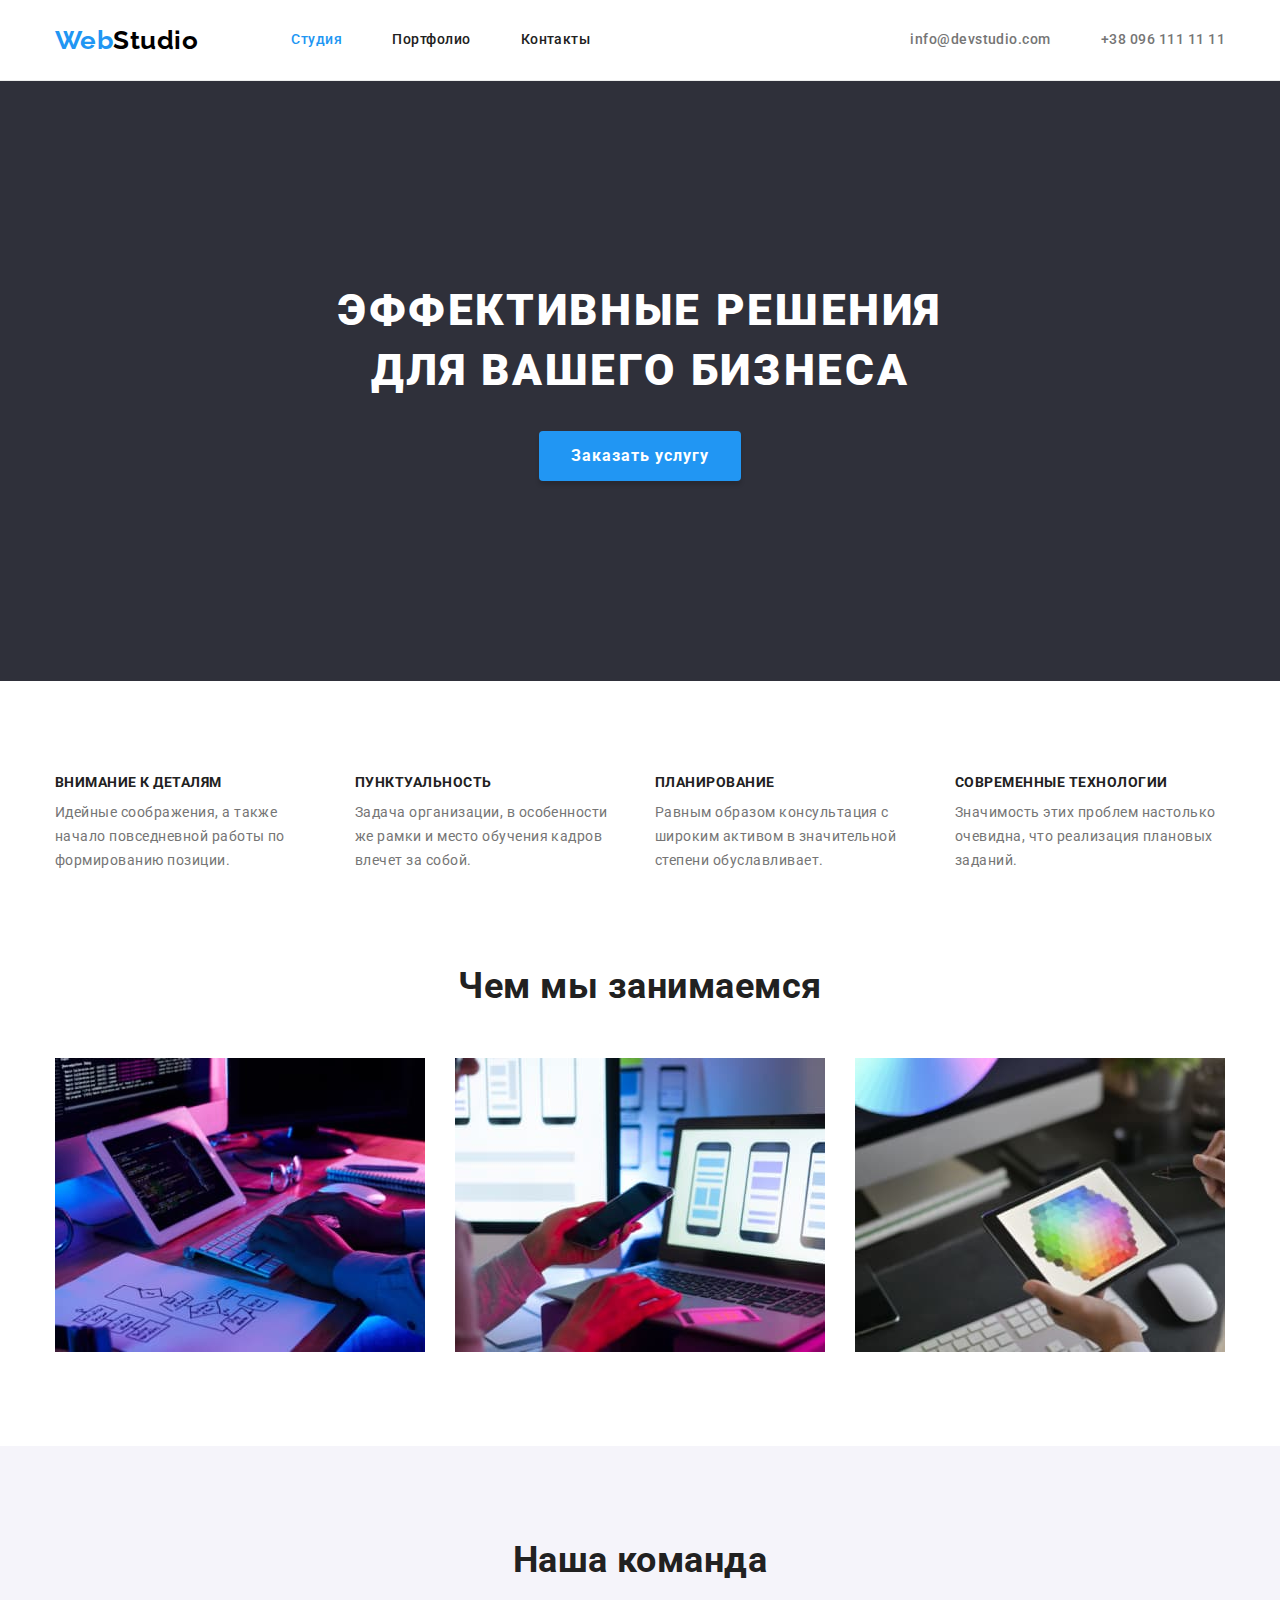
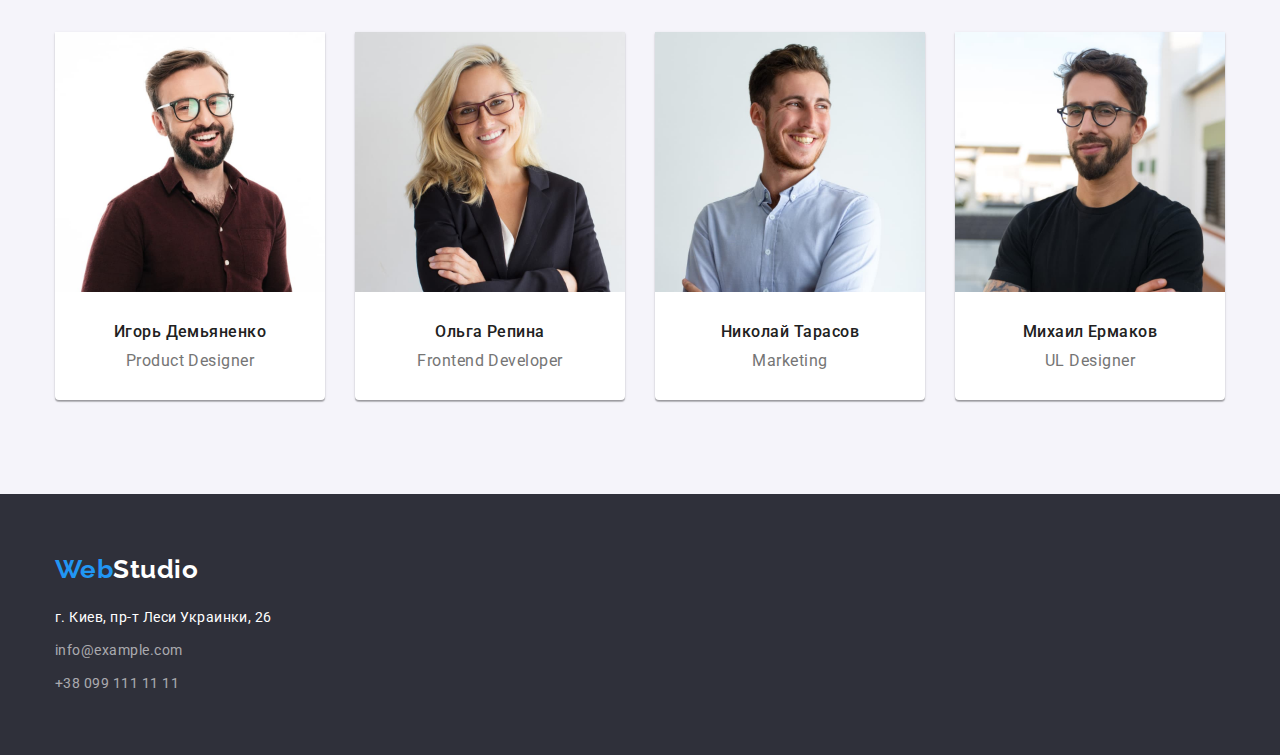
==== index.html @ b0e593db "копия дз3" ====
<!DOCTYPE html>
<html lang="en">

<head>
    <meta charset="UTF-8">
    <meta http-equiv="X-UA-Compatible" content="IE=edge">
    <meta name="viewport" content="width=device-width, initial-scale=1.0">
    <title>Document</title>
    <link rel="preconnect" href="https://fonts.googleapis.com">
    <link rel="preconnect" href="https://fonts.gstatic.com" crossorigin>
    <link
        href="https://fonts.googleapis.com/css2?family=Raleway:wght@700&family=Roboto:wght@400;500;700;900&display=swap"
        rel="stylesheet">
    <link rel="stylesheet" href="https://cdn.jsdelivr.net/npm/modern-normalize@1.1.0/modern-normalize.min.css">
    <link rel="stylesheet" href="css/style.css">
</head>

<body>


    <!--Header-->
    <header class="header">
        <div class="container">
            <nav class="header-nav">
                <a href="" class="logo-header"> Web<span class="logo-header-b">Studio</span></a>
                <ul class="header-nav list">
                    <li class="header-nav-item"><a href="./index.html" class="header-nav-link current">Студия</a></li>
                    <li class="header-nav-item"><a href="./portfolio.html" class="header-nav-link">Портфолио</a></li>
                    <li class="header-nav-item"><a href="" class="header-nav-link">Контакты</a></li>
                </ul>
            </nav>
            <ul class="header-contacts list">
                <li class="header-contacts-item"><a href="mailto:info@devstudio.com"
                        class="header-contacts-link">info@devstudio.com</a></li>
                <li class="header-contacts-item"><a href="tel:+380961111111" class="header-contacts-link">+38 096 111 11
                        11</a></li>
            </ul>
        </div>
    </header>

    <!--Main content-->

    <main class="main-content">

        <!--Hero-->
        <section class="hero section">
            <div class="container">
                <h1 class="hero-title">Эффективные решения для вашего бизнеса</h1>
                <button class="hero-button">Заказать услугу</button>
            </div>
        </section>

        <!--Preferences-->

        <section class="preferences section">
            <div class="container">
                <h2 class="name visually-hidden">Наши преимущества</h2>
                <ul class="preferences list">
                    <li class="preferences-card">
                        <h3 class="preferences-title">Внимание к деталям</h3>
                        <p class="preferences-description">Идейные соображения, а также начало повседневной работы по
                            формированию позиции.</p>
                    </li>
                    <li class="preferences-card">
                        <h3 class="preferences-title">Пунктуальность</h3>
                        <p class="preferences-description">Задача организации, в особенности же рамки и место обучения
                            кадров влечет за собой.</p>
                    </li>
                    <li class="preferences-card">
                        <h3 class="preferences-title">Планирование</h3>
                        <p class="preferences-description">Равным образом консультация с широким активом в значительной
                            степени обуславливает.</p>
                    </li>
                    <li class="preferences-card">
                        <h3 class="preferences-title">Современные технологии</h3>
                        <p class="preferences-description">Значимость этих проблем настолько очевидна, что реализация
                            плановых заданий.</p>
                    </li>
                </ul>
            </div>
        </section>

        <!--About us-->

        <section class="about-us section">
            <div class="container">
                <h2 class="about-us-title">Чем мы занимаемся</h2>
                <ul class="about-us list">
                    <li class="about-us-pic"><img src="images/box1.jpg" class="about-us-photo" alt="компьютер"
                            width="370"></li>
                    <li class="about-us-pic"><img src="images/box2.jpg" class="about-us-photo" alt="телефон"
                            width="370"></li>
                    <li class="about-us-pic"><img src="images/box3.jpg" class="about-us-photo" alt="планшет"
                            width="370"></li>
                </ul>
            </div>
        </section>


        <!--Our team-->
        <section class="team section">
            <div class="container">
                <h2 class="team-title">Наша команда</h2>
                <ul class="team list">
                    <li class="team-member">
                        <img src="images/img4.jpg" class="team-member-photo" alt="Игорь Демьяненко" width="270">
                        <div class="team-member-part">
                            <h3 class="team-member-title">Игорь Демьяненко</h3>
                            <p class="team-member-description">Product Designer</p>
                        </div>
                    </li>
                    <li class="team-member">
                        <img src="images/img1.jpg" class="team-member-photo" alt="Ольга Репина" width="270">
                        <div class="team-member-part">
                            <h3 class="team-member-title">Ольга Репина</h3>
                            <p class="team-member-description">Frontend Developer</p>
                        </div>
                    </li>
                    <li class="team-member">
                        <img src="images/img2.jpg" class="team-member-photo" alt="Николай Тарасов" width="270">
                        <div class="team-member-part">
                            <h3 class="team-member-title">Николай Тарасов</h3>
                            <p class="team-member-description">Marketing</p>
                        </div>
                    </li>
                    <li class="team-member">
                        <img src="images/img3.jpg" class="team-member-photo" alt="Михаил Ермаков" width="270">
                        <div class="team-member-part">
                            <h3 class="team-member-title">Михаил Ермаков</h3>
                            <p class="team-member-description">UL Designer</p>
                        </div>
                    </li>
                </ul>
            </div>
        </section>
        </div>
    </main>

    <!--Footer  -->
    <footer class="footer">
        <div class="container">
            <a href="" class="logo-footer"> Web<span class="logo-footer-w">Studio</span></a>
            <address class="footer-contacts">
                г. Киев, пр-т Леси Украинки, 26
                <ul class="footer-contacts list">
                    <li class="footer-contacts-item"><a href="mailto:info@example.com"
                            class="footer-contacts-link">info@example.com</a></li>
                    <li class="footer-contacts-item"><a href="tel:+380991111111" class="footer-contacts-link"> +38 099 111
                            11 11</a></li>
                </ul>
            </address>
    </footer>


</body>

</html>
---- css/style.css ----
:root {
  --primary-text-color: #757575;
  --title-text-color: #212121;
  --accent-color-primary: #2196f3;
  --accent-color-secondary: #ffffff;
  --primary-background-color: #e5e5e5;
  --secondary-background-color: #f5f4fa;
  --footer-background-color: #2f303a;
  --header-border: #ececec;
  --portfolio-border: #eeeeee;
}

body {
  font-family: "Roboto", sans-serif;
  font-style: normal;
  font-weight: 400;
  color: var(--primary-text-color);
  letter-spacing: 0.03em;
}

ul {
  padding: 0;
}

.list {
  list-style: none;
  margin: 0;
  padding: 0;
}

img {
  display: block;
  width: 100%;
  height: auto;
}

.section {
  padding: 94px 0;
}

.container {
  width: 1200px;
  padding-left: 15px;
  padding-right: 15px;
  margin-left: auto;
  margin-right: auto;
}

.visually-hidden {
  position: absolute;
  width: 1px;
  height: 1px;
  margin: -1px;
  border: 0;
  padding: 0;

  white-space: nowrap;
  clip-path: inset(100%);
  clip: rect(0 0 0 0);
  overflow: hidden;
}

/*Header*/
.header {
  font-weight: 500;
  font-size: 14px;
  line-height: 1.14;
  background-color: var(--accent-color-secondary);
  border-bottom: 1px solid var(--header-border);
}

header .container {
  display: flex;
  align-items: center;
  justify-content: space-between;
}

.logo-header {
  color: var(--accent-color-primary);
  font-family: "Raleway", sans-serif;
  font-style: normal;
  font-weight: 700;
  font-size: 26px;
  line-height: 1.19;
  text-decoration: none;
  margin-right: 93px;
}

.logo-header-b {
  color: #000000;
}

.header-nav {
  display: flex;
  align-items: center;
}

.header-nav-link {
  display: block;
  color: var(--title-text-color);
  text-decoration: none;
  padding: 32px 0;
}

.header-nav-item:not(:last-child) {
  margin-right: 50px;
}

.header-nav-link:hover,
.header-nav-link:focus {
  color: var(--accent-color-primary);
}

.current {
  color: var(--accent-color-primary);
  text-decoration: none;
}

.header-contacts {
  display: flex;
  align-items: center;
}

.header-contacts-link {
  color: var(--primary-text-color);
  text-decoration: none;
}

.header-contacts-item:not(:last-child) {
  margin-right: 50px;
}

.header-contacts-link:hover,
.header-contacts-link:focus {
  color: var(--accent-color-primary);
}

/*Main contect*/

/*Hero*/

.hero {
  background-color: var(--footer-background-color);
  text-align: center;
  padding: 200px 0;
}

.hero-title {
  color: var(--accent-color-secondary);
  font-weight: 900;
  font-size: 44px;
  line-height: 1.36;
  letter-spacing: 0.06em;
  text-transform: uppercase;
  margin: 0 auto 30px auto;
  max-width: 696px;
}

.hero-button {
  background-color: var(--accent-color-primary);
  color: var(--accent-color-secondary);
  font-weight: 700;
  font-size: 16px;
  line-height: 1.88;
  letter-spacing: 0.06em;
  padding: 10px 32px;
  border: none;
  box-shadow: 0px 4px 4px rgba(0, 0, 0, 0.15);
  border-radius: 4px;
}

.hero-button:hover,
.hero-button:focus {
  background-color: #188ce8;
}

/*Preferences*/

.preferences {
  padding-bottom: 0;
}

.preferences .list {
  display: flex;
}

.preferences-card {
  width: 270px;
}
.preferences-card:not(:last-child) {
  margin-right: 30px;
}

.preferences-title {
  color: var(--title-text-color);
  font-weight: 700;
  font-size: 14px;
  line-height: 1.14;
  text-transform: uppercase;
  margin-top: 0;
  margin-bottom: 10px;
}

.preferences-description {
  font-size: 14px;
  line-height: 1.71;
  margin: 0;
}

/*About us*/

.about-us-title {
  color: var(--title-text-color);
  font-weight: 700;
  font-size: 36px;
  line-height: 1.16;
  text-align: center;
  margin-top: 0;
  margin-bottom: 50px;
}

.about-us .list {
  display: flex;
}

.about-us-pic {
  display: block;
  width: 370px;
}

.about-us-pic:not(:last-child) {
  margin-right: 30px;
}

/*Our team*/

.team {
  background-color: var(--secondary-background-color);
}

.team-title {
  color: var(--title-text-color);
  font-weight: 700;
  font-size: 36px;
  line-height: 1.16;
  text-align: center;
  margin-top: 0;
  margin-bottom: 50px;
}

.team .list {
  display: flex;
}

.team-member {
  width: 270px;
  background-color: var(--accent-color-secondary);
  box-shadow: 0px 1px 3px rgba(0, 0, 0, 0.12), 0px 1px 1px rgba(0, 0, 0, 0.14),
    0px 2px 1px rgba(0, 0, 0, 0.2);
  border-radius: 0px 0px 4px 4px;
}

.team-member:not(:last-child) {
  margin-right: 30px;
}

.team-member-part {
  padding: 30px;
}

.team-member-title {
  color: var(--title-text-color);
  font-weight: 500;
  font-size: 16px;
  line-height: 1.19;
  text-align: center;
  margin-top: 0;
  margin-bottom: 10px;
}

.team-member-description {
  font-size: 16px;
  line-height: 1.19;
  text-align: center;
  margin-top: 0;
  margin-bottom: 0;
}

/*Footer*/

.footer {
  background-color: var(--footer-background-color);
  font-weight: 400;
  font-size: 14px;
  line-height: 1.72;
  padding: 60px 0;
}

.logo-footer {
  color: var(--accent-color-primary);
  font-family: "Raleway", sans-serif;
  font-style: normal;
  font-weight: 700;
  font-size: 26px;
  line-height: 1.19;
  text-decoration: none;
  display: inline-block;
  margin-bottom: 20px;
}

.logo-footer-w {
  color: var(--accent-color-secondary);
}

address {
  font-family: inherit;
  color: var(--accent-color-secondary);
  font-style: normal;
}

.footer-contacts .list {
  margin-top: 9px;
}

.footer-contacts-item:not(:last-child) {
  display: inline-block;
  margin-bottom: 9px;
}

.footer-contacts-link {
  color: rgba(255, 255, 255, 0.6);
  text-decoration: none;
}

.footer-contacts-link:hover,
.footer-contacts-link:focus {
  color: var(--accent-color-secondary);
}

/*Potrfolio page content*/

/*Portfolio buttons*/

.portfolio-button {
  display: flex;
  justify-content: center;
  margin-bottom: 50px;
}

.portfolio-button-item:not(:last-child) {
  margin-right: 8px;
}

.portfolio-button-primary {
  font-family: inherit;
  color: var(--accent-color-secondary);
  background-color: var(--accent-color-primary);
  font-weight: 500;
  font-size: 16px;
  line-height: 1.62;
  padding: 6px 22px;
  border: none;
  border-radius: 4px;
}

.portfolio-button-secondary {
  font-family: inherit;
  color: var(--title-text-color);
  background-color: var(--secondary-background-color);
  font-weight: 500;
  font-size: 16px;
  line-height: 1.62;
  padding: 6px 22px;
  border: none;
  border-radius: 4px;
}

.portfolio-button-secondary:hover,
.portfolio-button-secondary:focus {
  color: var(--accent-color-secondary);
  background-color: var(--accent-color-primary);
}

/*Portfolio cards*/

.portfolio-card {
  display: flex;
  flex-wrap: wrap;
  margin: -15px;
}

.portfolio-card-item {
  width: 370px;
  margin: 15px;
}

.portfolio-card-bottom {
  padding: 20px 24px;
  border-bottom: 1px solid var(--portfolio-border);
  border-right: 1px solid var(--portfolio-border);
  border-left: 1px solid var(--portfolio-border);
}

.portfolio-card-link {
  text-decoration: none;
}

.portfolio-card-title {
  color: var(--title-text-color);
  font-weight: 700;
  font-size: 18px;
  line-height: 2;
  letter-spacing: 0.06em;
  margin-top: 0;
  margin-bottom: 4px;
}

.portfolio-card-description {
  color: var(--primary-text-color);
  font-size: 16px;
  line-height: 1.88;
  margin-top: 0;
  margin-bottom: 0;
}
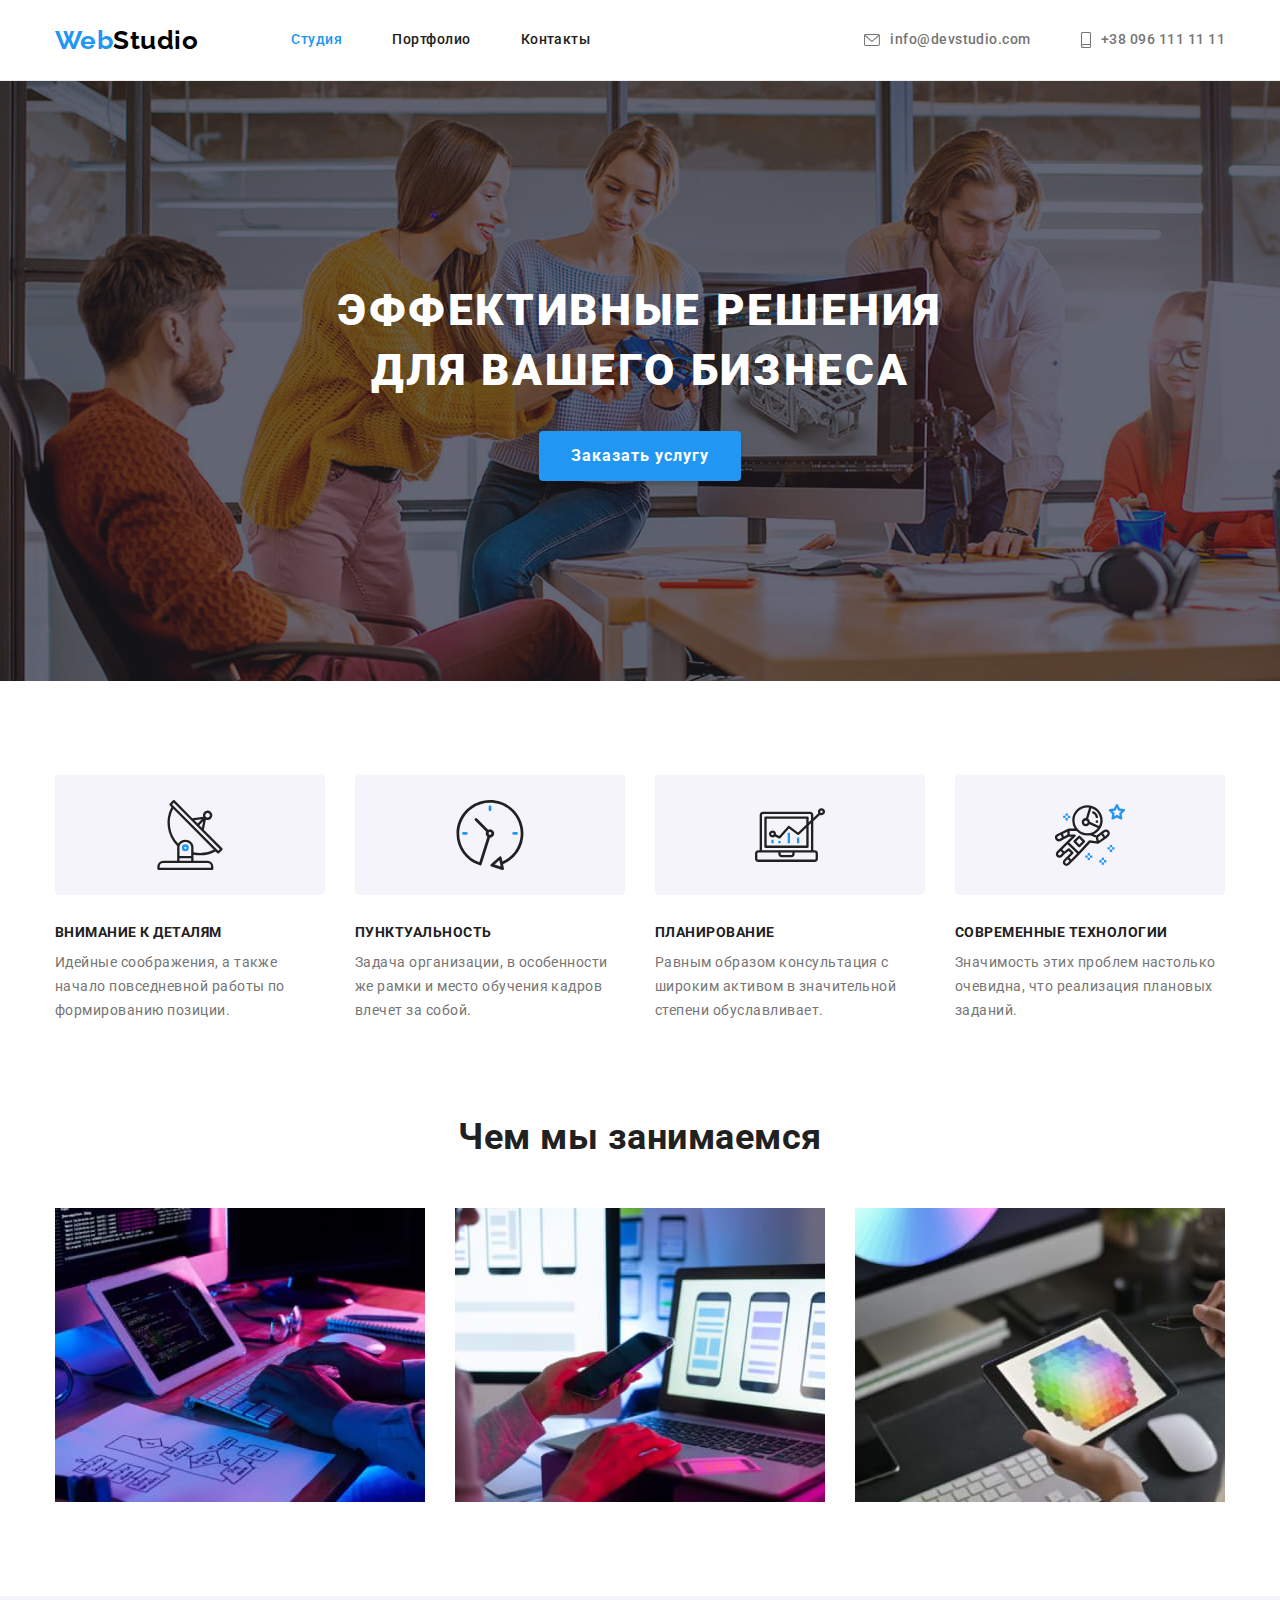
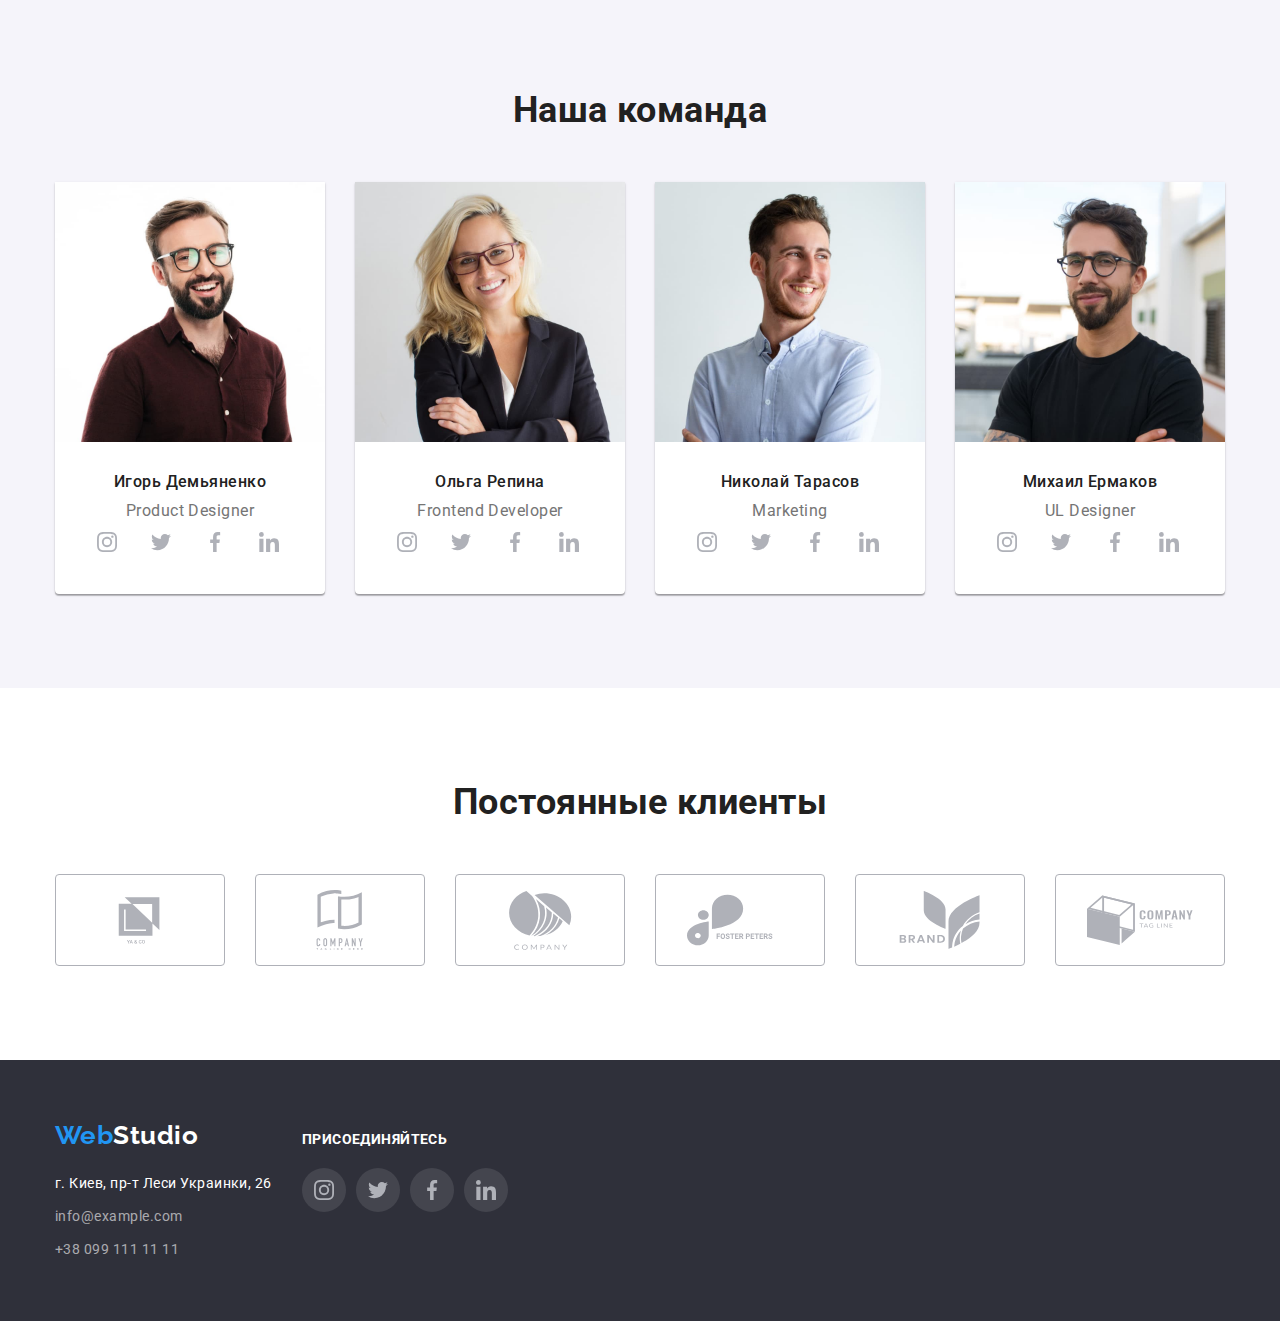
==== commit 14f81c1a: "добавила иконки и тени" ====
--- a/index.html
+++ b/index.html
@@ -31,8 +31,16 @@
             </nav>
             <ul class="header-contacts list">
                 <li class="header-contacts-item"><a href="mailto:info@devstudio.com"
-                        class="header-contacts-link">info@devstudio.com</a></li>
-                <li class="header-contacts-item"><a href="tel:+380961111111" class="header-contacts-link">+38 096 111 11
+                        class="header-contacts-link">
+                        <svg class="header-contacts-icon" width="16" height="12">
+                            <use href="./images/symbol-defs.svg#icon-envelope"></use>
+                        </svg>
+                        info@devstudio.com</a></li>
+                <li class="header-contacts-item"><a href="tel:+380961111111" class="header-contacts-link">
+                    <svg class="header-contacts-icon" width="10" height="16">
+                        <use href="./images/symbol-defs.svg#icon-smartphone"></use>
+                    </svg>
+                    +38 096 111 11
                         11</a></li>
             </ul>
         </div>
@@ -57,21 +65,41 @@
                 <h2 class="name visually-hidden">Наши преимущества</h2>
                 <ul class="preferences list">
                     <li class="preferences-card">
+                        <div class="preferences-icon">
+                        <svg width="70" hegiht="70">
+                            <use href="./images/symbol-defs.svg#icon-antenna"></use>
+                        </svg>
+                        </div>
                         <h3 class="preferences-title">Внимание к деталям</h3>
                         <p class="preferences-description">Идейные соображения, а также начало повседневной работы по
                             формированию позиции.</p>
                     </li>
                     <li class="preferences-card">
+                        <div class="preferences-icon">
+                        <svg width="70" hegiht="70">
+                            <use href="./images/symbol-defs.svg#icon-clock"></use>
+                        </svg>
+                        </div>
                         <h3 class="preferences-title">Пунктуальность</h3>
                         <p class="preferences-description">Задача организации, в особенности же рамки и место обучения
                             кадров влечет за собой.</p>
                     </li>
                     <li class="preferences-card">
+                        <div class="preferences-icon">
+                        <svg width="70" hegiht="70">
+                            <use href="./images/symbol-defs.svg#icon-diagram"></use>
+                        </svg>
+                        </div>
                         <h3 class="preferences-title">Планирование</h3>
                         <p class="preferences-description">Равным образом консультация с широким активом в значительной
                             степени обуславливает.</p>
                     </li>
                     <li class="preferences-card">
+                        <div class="preferences-icon">
+                        <svg width="70" hegiht="70">
+                            <use href="./images/symbol-defs.svg#icon-astronaut"></use>
+                        </svg>
+                        </div>
                         <h3 class="preferences-title">Современные технологии</h3>
                         <p class="preferences-description">Значимость этих проблем настолько очевидна, что реализация
                             плановых заданий.</p>
@@ -107,6 +135,31 @@
                         <div class="team-member-part">
                             <h3 class="team-member-title">Игорь Демьяненко</h3>
                             <p class="team-member-description">Product Designer</p>
+                            <ul class="team-contacts list">
+                                <li class="team-contacts-links"><a href="" class="team-contacts-link">
+                                    <svg class="team-contacts-icon" width="20" height="20">
+                                        <use href="./images/symbol-defs.svg#icon-instagram"></use>
+                                    </svg>
+                                    </a></li>
+                                <li class="team-contacts-links"><a href="" class="team-contacts-link">
+                                        <svg class="team-contacts-icon" width="20" height="20">
+                                            <use href="./images/symbol-defs.svg#icon-twitter"></use>
+                                        </svg>
+                                        </a>
+                                </li>
+                                <li class="team-contacts-links"><a href="" class="team-contacts-link">
+                                        <svg class="team-contacts-icon" width="20" height="20">
+                                            <use href="./images/symbol-defs.svg#icon-facebook"></use>
+                                        </svg>
+                                    </a>
+                                </li>
+                                <li class="team-contacts-links"><a href="" class="team-contacts-link">
+                                        <svg class="team-contacts-icon" width="20" height="20">
+                                            <use href="./images/symbol-defs.svg#icon-linkedin"></use>
+                                        </svg>
+                                     </a>
+                                </li>
+                            </ul>
                         </div>
                     </li>
                     <li class="team-member">
@@ -114,6 +167,31 @@
                         <div class="team-member-part">
                             <h3 class="team-member-title">Ольга Репина</h3>
                             <p class="team-member-description">Frontend Developer</p>
+                            <ul class="team-contacts list">
+                                <li class="team-contacts-links"><a href="" class="team-contacts-link">
+                                        <svg class="team-contacts-icon" width="20" height="20">
+                                            <use href="./images/symbol-defs.svg#icon-instagram"></use>
+                                        </svg>
+                                    </a></li>
+                                <li class="team-contacts-links"><a href="" class="team-contacts-link">
+                                        <svg class="team-contacts-icon" width="20" height="20">
+                                            <use href="./images/symbol-defs.svg#icon-twitter"></use>
+                                        </svg>
+                                    </a>
+                                </li>
+                                <li class="team-contacts-links"><a href="" class="team-contacts-link">
+                                        <svg class="team-contacts-icon" width="20" height="20">
+                                            <use href="./images/symbol-defs.svg#icon-facebook"></use>
+                                        </svg>
+                                    </a>
+                                </li>
+                                <li class="team-contacts-links"><a href="" class="team-contacts-link">
+                                        <svg class="team-contacts-icon" width="20" height="20">
+                                            <use href="./images/symbol-defs.svg#icon-linkedin"></use>
+                                        </svg>
+                                    </a>
+                                </li>
+                            </ul>
                         </div>
                     </li>
                     <li class="team-member">
@@ -121,24 +199,118 @@
                         <div class="team-member-part">
                             <h3 class="team-member-title">Николай Тарасов</h3>
                             <p class="team-member-description">Marketing</p>
-                        </div>
+                            <ul class="team-contacts list">
+                                <li class="team-contacts-links"><a href="" class="team-contacts-link">
+                                        <svg class="team-contacts-icon" width="20" height="20">
+                                            <use href="./images/symbol-defs.svg#icon-instagram"></use>
+                                        </svg>
+                                    </a></li>
+                                <li class="team-contacts-links"><a href="" class="team-contacts-link">
+                                        <svg class="team-contacts-icon" width="20" height="20">
+                                            <use href="./images/symbol-defs.svg#icon-twitter"></use>
+                                        </svg>
+                                    </a>
+                                </li>
+                                <li class="team-contacts-links"><a href="" class="team-contacts-link">
+                                        <svg class="team-contacts-icon" width="20" height="20">
+                                            <use href="./images/symbol-defs.svg#icon-facebook"></use>
+                                        </svg>
+                                    </a>
+                                </li>
+                                <li class="team-contacts-links"><a href="" class="team-contacts-link">
+                                        <svg class="team-contacts-icon" width="20" height="20">
+                                            <use href="./images/symbol-defs.svg#icon-linkedin"></use>
+                                        </svg>
+                                    </a>
+                                </li>
+                            </ul>
                     </li>
                     <li class="team-member">
                         <img src="images/img3.jpg" class="team-member-photo" alt="Михаил Ермаков" width="270">
                         <div class="team-member-part">
                             <h3 class="team-member-title">Михаил Ермаков</h3>
                             <p class="team-member-description">UL Designer</p>
-                        </div>
-                    </li>
-                </ul>
+                            <ul class="team-contacts list">
+                                <li class="team-contacts-links"><a href="" class="team-contacts-link">
+                                        <svg class="team-contacts-icon" width="20" height="20">
+                                            <use href="./images/symbol-defs.svg#icon-instagram"></use>
+                                        </svg>
+                                    </a></li>
+                                <li class="team-contacts-links"><a href="" class="team-contacts-link">
+                                        <svg class="team-contacts-icon" width="20" height="20">
+                                            <use href="./images/symbol-defs.svg#icon-twitter"></use>
+                                        </svg>
+                                    </a>
+                                </li>
+                                <li class="team-contacts-links"><a href="" class="team-contacts-link">
+                                        <svg class="team-contacts-icon" width="20" height="20">
+                                            <use href="./images/symbol-defs.svg#icon-facebook"></use>
+                                        </svg>
+                                    </a>
+                                </li>
+                                <li class="team-contacts-links"><a href="" class="team-contacts-link">
+                                        <svg class="team-contacts-icon" width="20" height="20">
+                                            <use href="./images/symbol-defs.svg#icon-linkedin"></use>
+                                        </svg>
+                                    </a>
+                                </li>
+                            </ul>
             </div>
         </section>
         </div>
     </main>
 
+    <!--Our clients-->
+
+    <section class="clients section">
+        <div class="container">
+            <h2 class="clients-title">Постоянные клиенты</h2>
+            <ul class="clients list">
+                <li class="clients-item"><a href="" class="clients-link">
+                        <svg class="clients-icon" width="106" height="60">
+                            <use href="./images/symbol-defs.svg#icon-logo1"></use>
+                        </svg>
+                    </a>
+                </li>
+                <li class="clients-item"><a href="" class="clients-link">
+                        <svg class="clients-icon" width="106" height="60">
+                            <use href="./images/symbol-defs.svg#icon-logo2"></use>
+                        </svg>
+                    </a>
+                </li>
+                <li class="clients-item"><a href="" class="clients-link">
+                        <svg class="clients-icon" width="106" height="60">
+                            <use href="./images/symbol-defs.svg#icon-logo3"></use>
+                        </svg>
+                    </a>
+                </li>
+                <li class="clients-item"><a href="" class="clients-link">
+                        <svg class="clients-icon" width="106" height="60">
+                            <use href="./images/symbol-defs.svg#icon-logo4"></use>
+                        </svg>
+                    </a>
+                </li>
+                <li class="clients-item"><a href="" class="clients-link">
+                        <svg class="clients-icon" width="106" height="60">
+                            <use href="./images/symbol-defs.svg#icon-logo5"></use>
+                        </svg>
+                    </a>
+                </li>
+                <li class="clients-item"><a href="" class="clients-link">
+                        <svg class="clients-icon" width="106" height="60">
+                            <use href="./images/symbol-defs.svg#icon-logo6"></use>
+                        </svg>
+                    </a>
+                </li>
+                
+            </ul>
+        </div>
+    </section>
+
     <!--Footer  -->
     <footer class="footer">
         <div class="container">
+            <div class="footer-section-address">
             <a href="" class="logo-footer"> Web<span class="logo-footer-w">Studio</span></a>
             <address class="footer-contacts">
                 г. Киев, пр-т Леси Украинки, 26
@@ -149,6 +321,35 @@
                             11 11</a></li>
                 </ul>
             </address>
+            </div>
+            <div class="footer-section-links">
+            <H2 class="footer-socialnetw-header">Присоединяйтесь</H2>
+            <ul class="footer-socialnetw list">
+                <li class="footer-links"><a href="" class="footer-link">
+                        <svg class="footer-icon" width="20" height="20">
+                            <use href="./images/symbol-defs.svg#icon-instagram"></use>
+                        </svg>
+                    </a></li>
+                <li class="footer-links"><a href="" class="footer-link">
+                        <svg class="footer-icon" width="20" height="20">
+                            <use href="./images/symbol-defs.svg#icon-twitter"></use>
+                        </svg>
+                    </a>
+                </li>
+                <li class="footer-links"><a href="" class="footer-link">
+                        <svg class="footer-icon" width="20" height="20">
+                            <use href="./images/symbol-defs.svg#icon-facebook"></use>
+                        </svg>
+                    </a>
+                </li>
+                <li class="footer-links"><a href="" class="footer-link">
+                        <svg class="footer-icon" width="20" height="20">
+                            <use href="./images/symbol-defs.svg#icon-linkedin"></use>
+                        </svg>
+                    </a>
+                </li>
+            </ul>
+            </div>
     </footer>
 
 
--- a/css/style.css
+++ b/css/style.css
@@ -8,6 +8,7 @@
   --footer-background-color: #2f303a;
   --header-border: #ececec;
   --portfolio-border: #eeeeee;
+  --network-color: #afb1b8;
 }
 
 body {
@@ -122,8 +123,20 @@
 }
 
 .header-contacts-link {
+  display: flex;
+  align-items: center;
   color: var(--primary-text-color);
   text-decoration: none;
+}
+
+.header-contacts-icon {
+  fill: currentColor;
+  margin-right: 10px;
+}
+
+.header-contacts-icon:hover,
+.header-contacts-icon:focus {
+  fill: var(--accent-color-primary);
 }
 
 .header-contacts-item:not(:last-child) {
@@ -140,7 +153,15 @@
 /*Hero*/
 
 .hero {
+  max-width: 1600px;
+  height: 600px;
   background-color: var(--footer-background-color);
+  background-image: linear-gradient(
+      to right,
+      rgba(47, 48, 58, 0.4),
+      rgba(47, 48, 58, 0.4)
+    ),
+    url(../images/bckgr.jpg);
   text-align: center;
   padding: 200px 0;
 }
@@ -191,6 +212,17 @@
   margin-right: 30px;
 }
 
+.preferences-icon {
+  display: flex;
+  width: 270px;
+  height: 120px;
+  justify-content: center;
+  align-items: center;
+  border-radius: 4px;
+  background-color: var(--secondary-background-color);
+  margin-bottom: 30px;
+}
+
 .preferences-title {
   color: var(--title-text-color);
   font-weight: 700;
@@ -286,6 +318,79 @@
   margin-bottom: 0;
 }
 
+.team-contacts-link {
+  display: flex;
+  width: 44px;
+  height: 44px;
+  justify-content: center;
+  align-items: center;
+  border-radius: 50%;
+}
+
+.team-contacts-link:hover,
+.team-contacts-link:focus {
+  background-color: var(--accent-color-primary);
+}
+
+.team-contacts-links:not(:last-child) {
+  margin-right: 10px;
+}
+
+.team-contacts-icon {
+  fill: var(--network-color);
+}
+
+.team-contacts-icon:hover,
+.team-contacts-icon:focus {
+  fill: var(--accent-color-secondary);
+}
+
+/*Our clients*/
+
+.clients-title {
+  color: var(--title-text-color);
+  font-weight: 700;
+  font-size: 36px;
+  line-height: 1.16;
+  text-align: center;
+  margin-top: 0;
+  margin-bottom: 50px;
+}
+
+.clients .list {
+  display: flex;
+  justify-content: center;
+  align-items: center;
+}
+
+.clients-item:not(:last-child) {
+  margin-right: 30px;
+}
+
+.clients-link {
+  display: flex;
+  width: 170px;
+  height: 92px;
+  justify-content: center;
+  align-items: center;
+  border: 1px solid var(--network-color);
+  border-radius: 4px;
+}
+
+.clients-link:hover,
+.clients-link:focus {
+  border-color: var(--accent-color-primary);
+}
+
+.clients-icon {
+  fill: var(--network-color);
+}
+
+.clients-icon:hover,
+.clients-icon:focus {
+  fill: var(--accent-color-primary);
+}
+
 /*Footer*/
 
 .footer {
@@ -296,6 +401,16 @@
   padding: 60px 0;
 }
 
+.footer .container {
+  display: flex;
+  justify-content: flex-start;
+  align-items: baseline;
+}
+
+.footer-section-address {
+  margin-right: 30px;
+}
+
 .logo-footer {
   color: var(--accent-color-primary);
   font-family: "Raleway", sans-serif;
@@ -335,6 +450,51 @@
 .footer-contacts-link:hover,
 .footer-contacts-link:focus {
   color: var(--accent-color-secondary);
+}
+
+.footer-socialnetw-header {
+  font-weight: 700;
+  font-size: 14px;
+  line-height: 1.14;
+  letter-spacing: 0.03em;
+  text-transform: uppercase;
+  color: var(--accent-color-secondary);
+  margin-top: 0;
+  margin-bottom: 20px;
+}
+
+.footer-socialnetw {
+  display: flex;
+  justify-content: center;
+  align-items: center;
+}
+
+.footer-link {
+  display: flex;
+  width: 44px;
+  height: 44px;
+  justify-content: center;
+  align-items: center;
+  border-radius: 50%;
+  background-color: rgba(255, 255, 255, 0.1);
+}
+
+.footer-link:hover,
+.footer-link:focus {
+  background-color: var(--accent-color-primary);
+}
+
+.footer-links:not(:last-child) {
+  margin-right: 10px;
+}
+
+.footer-icon {
+  fill: var(--network-color);
+}
+
+.footer-icon:hover,
+.footer-icon:focus {
+  fill: var(--accent-color-secondary);
 }
 
 /*Potrfolio page content*/
@@ -361,6 +521,7 @@
   padding: 6px 22px;
   border: none;
   border-radius: 4px;
+  box-shadow: 0 4px 4px 0 rgba(0, 0, 0, 0.25);
 }
 
 .portfolio-button-secondary {
@@ -379,6 +540,7 @@
 .portfolio-button-secondary:focus {
   color: var(--accent-color-secondary);
   background-color: var(--accent-color-primary);
+  box-shadow: 0 4px 4px 0 rgba(0, 0, 0, 0.25);
 }
 
 /*Portfolio cards*/
@@ -392,6 +554,11 @@
 .portfolio-card-item {
   width: 370px;
   margin: 15px;
+}
+
+.portfolio-card-item:hover,
+.portfolio-card-item:focus {
+  box-shadow: 0 4px 4px 0 rgba(0, 0, 0, 0.25);
 }
 
 .portfolio-card-bottom {
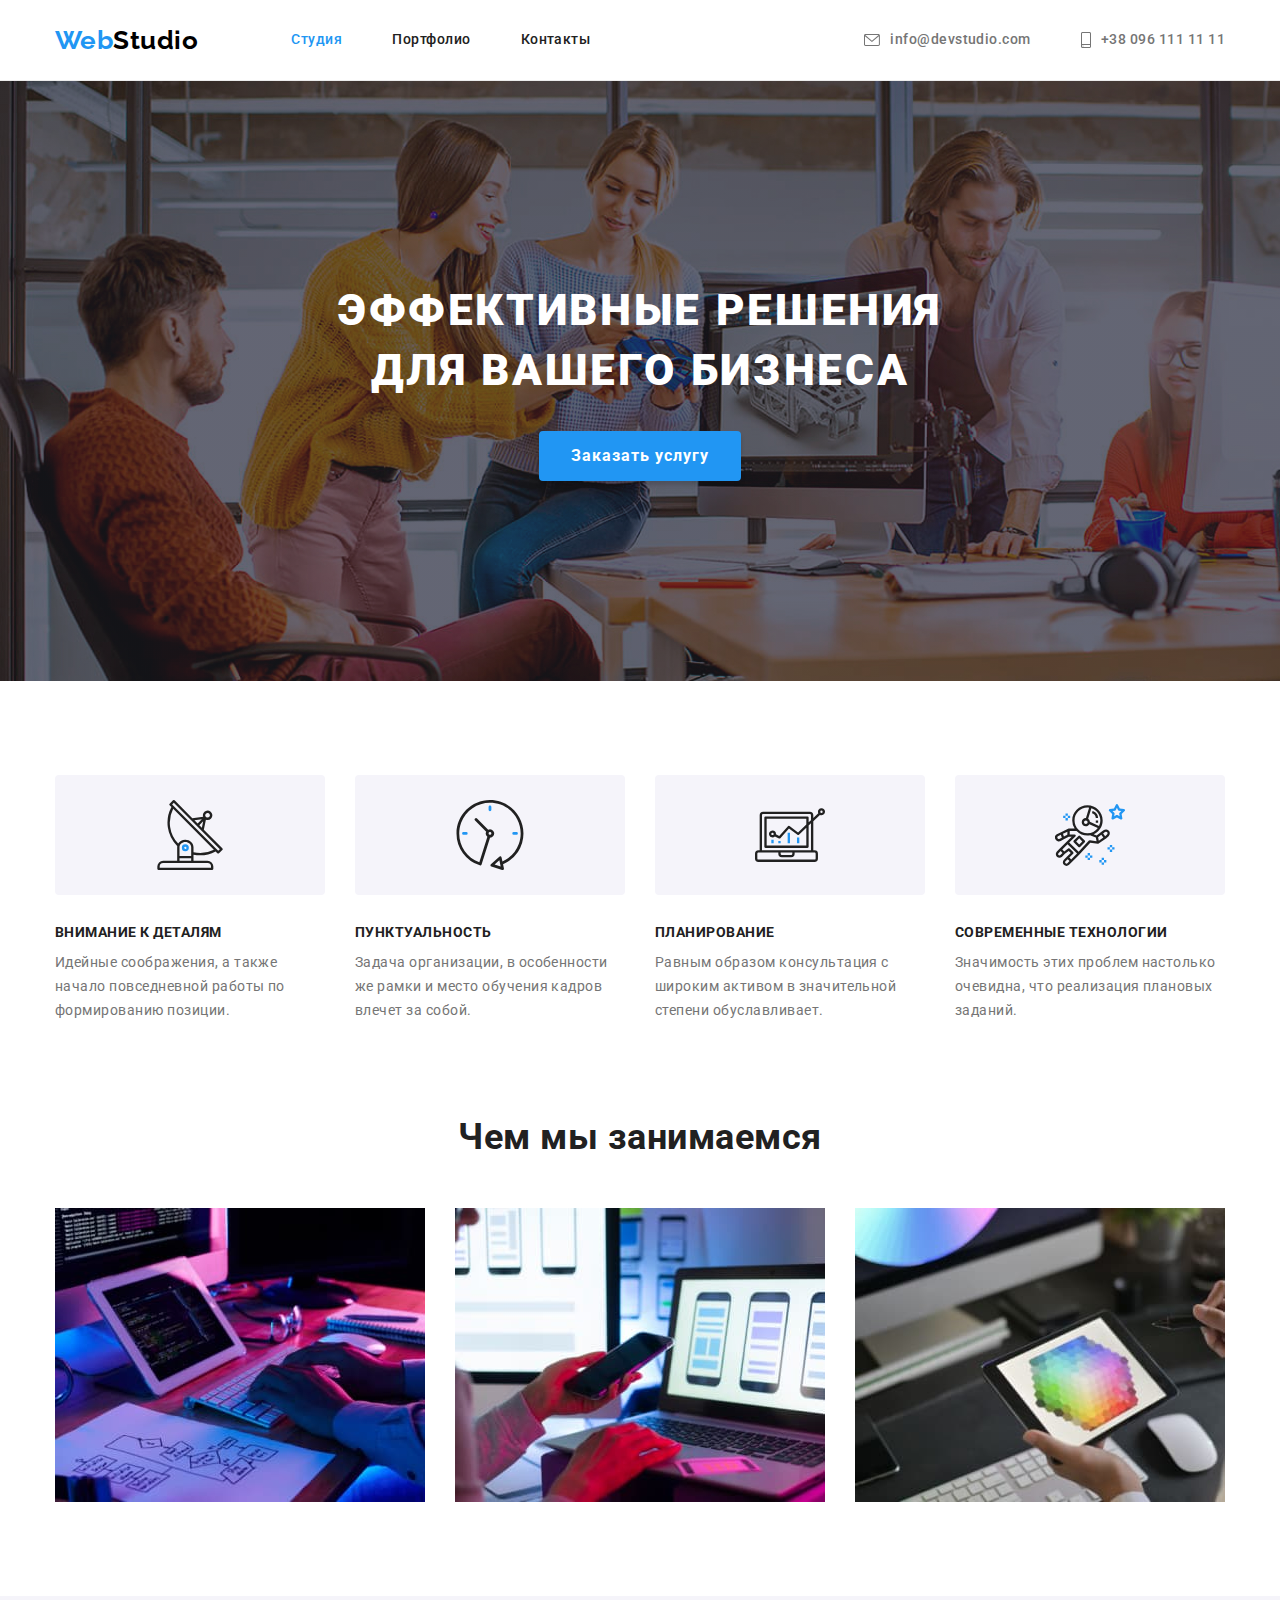
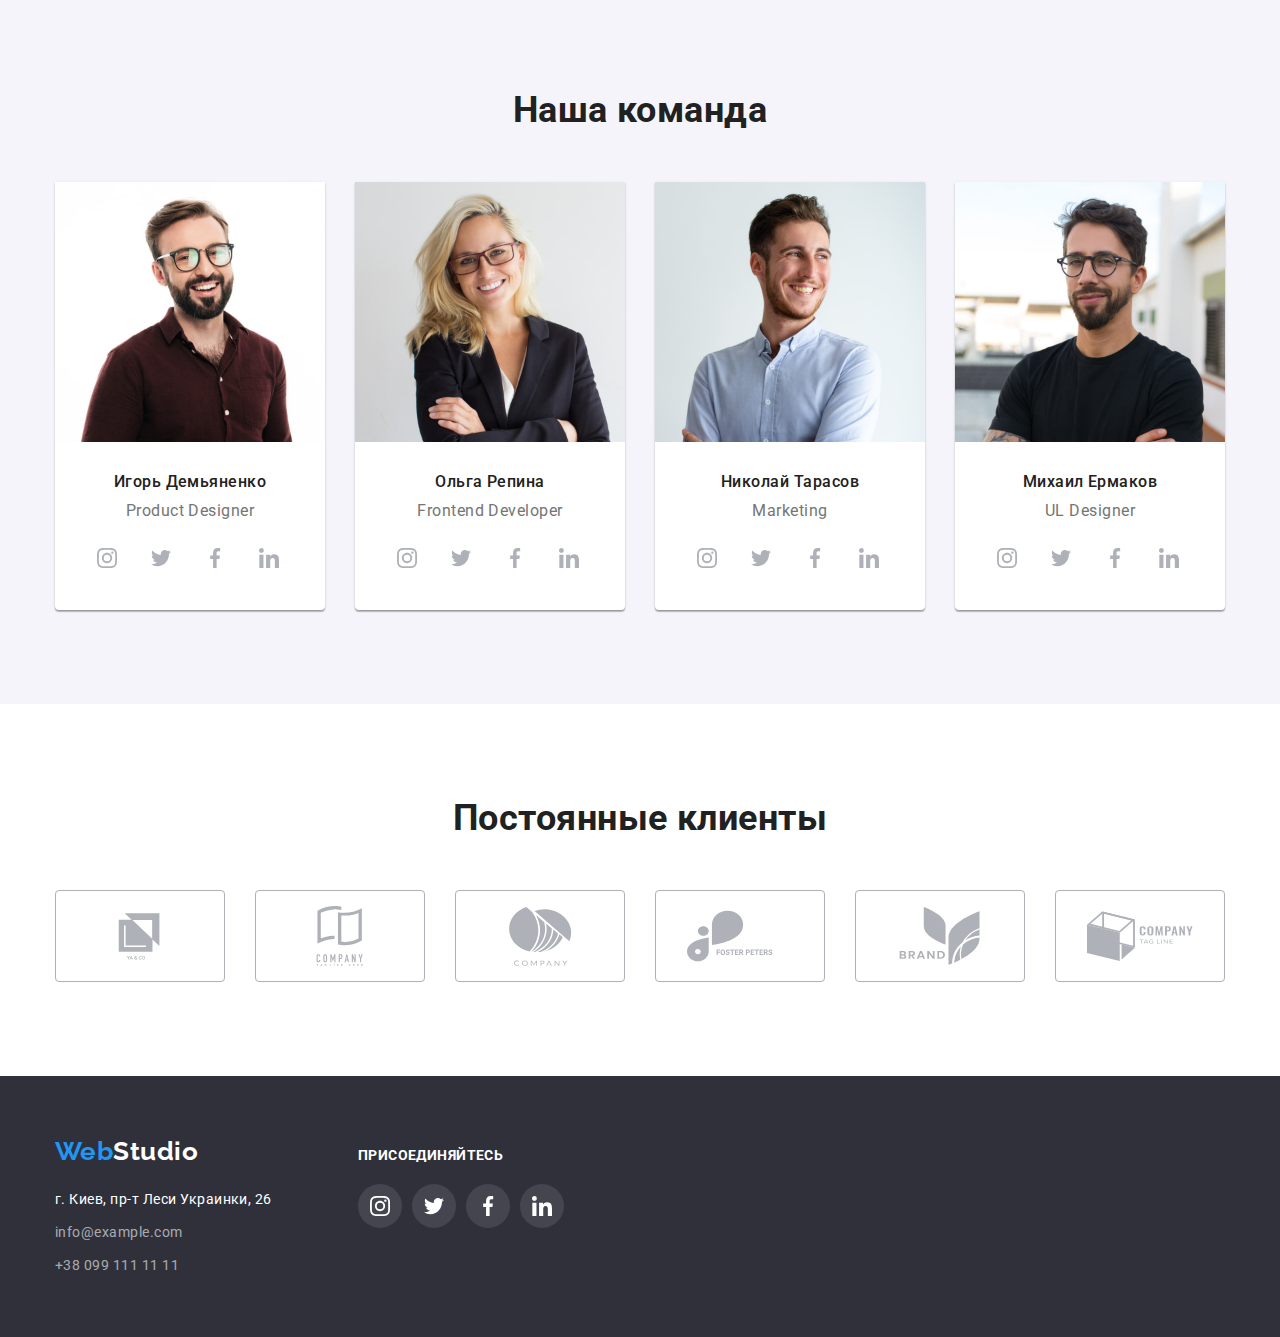
==== commit 9f8256ea: "дз4 исправленное" ====
--- a/index.html
+++ b/index.html
@@ -66,7 +66,7 @@
                 <ul class="preferences list">
                     <li class="preferences-card">
                         <div class="preferences-icon">
-                        <svg width="70" hegiht="70">
+                        <svg width="70" height="70">
                             <use href="./images/symbol-defs.svg#icon-antenna"></use>
                         </svg>
                         </div>
@@ -76,7 +76,7 @@
                     </li>
                     <li class="preferences-card">
                         <div class="preferences-icon">
-                        <svg width="70" hegiht="70">
+                        <svg width="70" height="70">
                             <use href="./images/symbol-defs.svg#icon-clock"></use>
                         </svg>
                         </div>
@@ -86,7 +86,7 @@
                     </li>
                     <li class="preferences-card">
                         <div class="preferences-icon">
-                        <svg width="70" hegiht="70">
+                        <svg width="70" height="70">
                             <use href="./images/symbol-defs.svg#icon-diagram"></use>
                         </svg>
                         </div>
@@ -96,7 +96,7 @@
                     </li>
                     <li class="preferences-card">
                         <div class="preferences-icon">
-                        <svg width="70" hegiht="70">
+                        <svg width="70" height="70">
                             <use href="./images/symbol-defs.svg#icon-astronaut"></use>
                         </svg>
                         </div>
--- a/css/style.css
+++ b/css/style.css
@@ -315,7 +315,7 @@
   line-height: 1.19;
   text-align: center;
   margin-top: 0;
-  margin-bottom: 0;
+  margin-bottom: 16px;
 }
 
 .team-contacts-link {
@@ -325,10 +325,12 @@
   justify-content: center;
   align-items: center;
   border-radius: 50%;
+  color: var(--network-color);
 }
 
 .team-contacts-link:hover,
 .team-contacts-link:focus {
+  color: var(--accent-color-secondary);
   background-color: var(--accent-color-primary);
 }
 
@@ -337,12 +339,12 @@
 }
 
 .team-contacts-icon {
-  fill: var(--network-color);
+  fill: currentColor;
 }
 
 .team-contacts-icon:hover,
 .team-contacts-icon:focus {
-  fill: var(--accent-color-secondary);
+  fill: currentColor;
 }
 
 /*Our clients*/
@@ -373,22 +375,24 @@
   height: 92px;
   justify-content: center;
   align-items: center;
+  color: var(--network-color);
   border: 1px solid var(--network-color);
   border-radius: 4px;
 }
 
 .clients-link:hover,
 .clients-link:focus {
+  color: var(--accent-color-primary);
   border-color: var(--accent-color-primary);
 }
 
 .clients-icon {
-  fill: var(--network-color);
+  fill: currentColor;
 }
 
 .clients-icon:hover,
 .clients-icon:focus {
-  fill: var(--accent-color-primary);
+  fill: currentColor;
 }
 
 /*Footer*/
@@ -408,7 +412,7 @@
 }
 
 .footer-section-address {
-  margin-right: 30px;
+  margin-right: 86px;
 }
 
 .logo-footer {
@@ -476,6 +480,7 @@
   justify-content: center;
   align-items: center;
   border-radius: 50%;
+  color: var(--accent-color-secondary);
   background-color: rgba(255, 255, 255, 0.1);
 }
 
@@ -489,12 +494,12 @@
 }
 
 .footer-icon {
-  fill: var(--network-color);
+  fill: currentColor;
 }
 
 .footer-icon:hover,
 .footer-icon:focus {
-  fill: var(--accent-color-secondary);
+  fill: currentColor;
 }
 
 /*Potrfolio page content*/
@@ -556,11 +561,6 @@
   margin: 15px;
 }
 
-.portfolio-card-item:hover,
-.portfolio-card-item:focus {
-  box-shadow: 0 4px 4px 0 rgba(0, 0, 0, 0.25);
-}
-
 .portfolio-card-bottom {
   padding: 20px 24px;
   border-bottom: 1px solid var(--portfolio-border);
@@ -570,6 +570,12 @@
 
 .portfolio-card-link {
   text-decoration: none;
+  display: block;
+}
+
+.portfolio-card-link:hover,
+.portfolio-card-link:focus {
+  box-shadow: 0 4px 4px 0 rgba(0, 0, 0, 0.25);
 }
 
 .portfolio-card-title {
